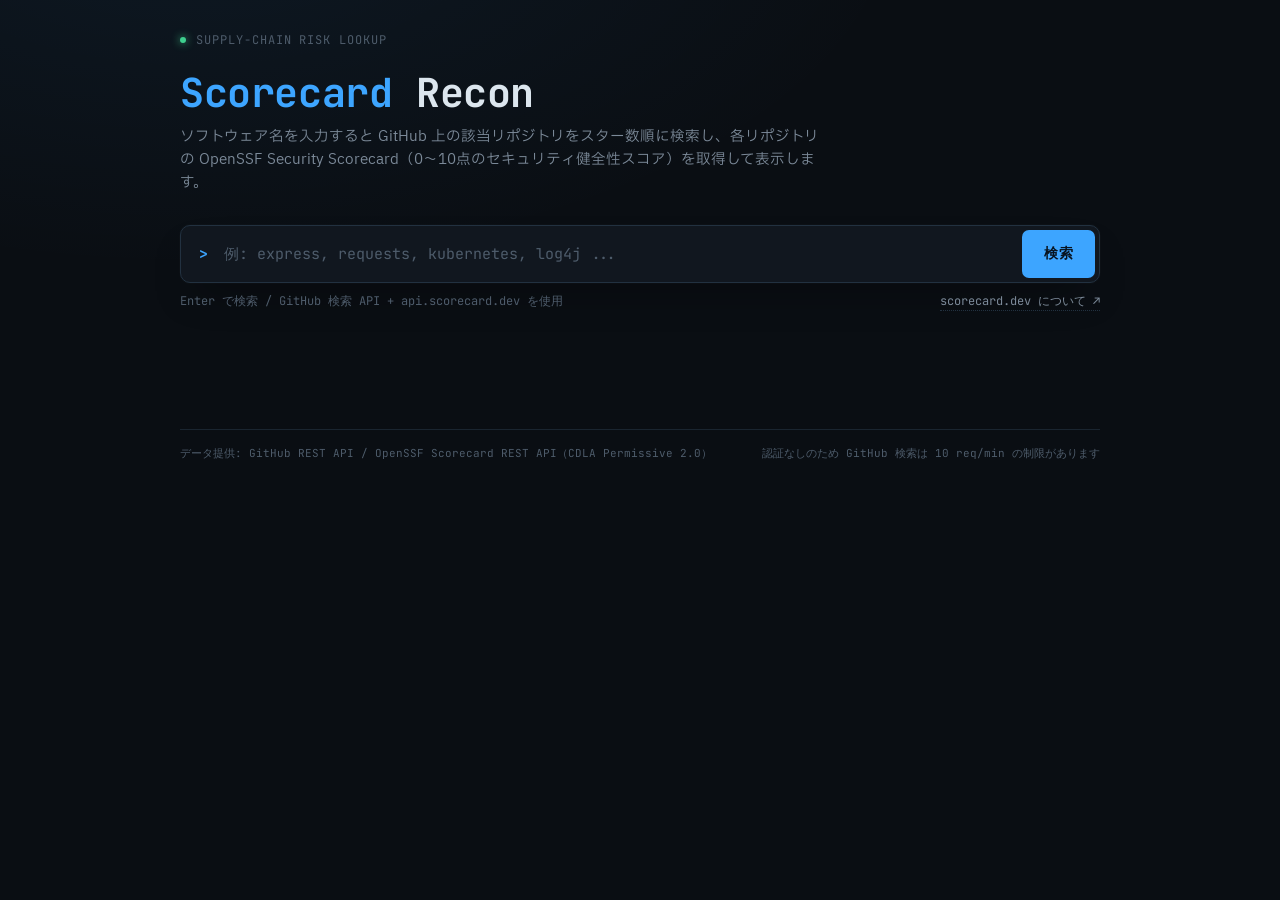
==== index.html @ 41da1d88 "Add initial HTML structure for scorecard app" ====
<!DOCTYPE html>
<html lang="ja">
<head>
<meta charset="UTF-8">
<meta name="viewport" content="width=device-width, initial-scale=1.0">
<title>Scorecard Recon — OSSF Security Scorecard 検索</title>
<style>
  @import url('https://fonts.googleapis.com/css2?family=JetBrains+Mono:wght@400;500;600;700&family=IBM+Plex+Sans+JP:wght@400;500;600;700&display=swap');

  :root{
    --bg:#0A0E13;
    --panel:#11171F;
    --panel-2:#151D27;
    --line:#223140;
    --line-soft:#1A2530;
    --text:#DCE6EE;
    --muted:#7C8A99;
    --dim:#4E5C6B;
    --signal:#3DA5FF;
    --signal-dim:#1E4A6E;
    --good:#3ECF8E;
    --warn:#F2B705;
    --bad:#F2495C;
    --mono:'JetBrains Mono', 'SFMono-Regular', Consolas, monospace;
    --sans:'IBM Plex Sans JP','Hiragino Kaku Gothic ProN','Hiragino Sans',sans-serif;
  }

  *{box-sizing:border-box;}
  html,body{margin:0;padding:0;}
  body{
    background:
      radial-gradient(1200px 600px at 15% -10%, rgba(61,165,255,0.07), transparent 60%),
      var(--bg);
    color:var(--text);
    font-family:var(--sans);
    min-height:100vh;
    padding:32px 20px 80px;
  }

  .wrap{max-width:920px;margin:0 auto;}

  /* ---- header ---- */
  .topline{
    display:flex;align-items:center;gap:10px;
    font-family:var(--mono);font-size:12px;color:var(--dim);
    letter-spacing:.08em;text-transform:uppercase;margin-bottom:18px;
  }
  .topline .dot{width:6px;height:6px;border-radius:50%;background:var(--good);
    box-shadow:0 0 8px var(--good);animation:pulse 2s infinite ease-in-out;}
  @keyframes pulse{0%,100%{opacity:1;}50%{opacity:.35;}}

  h1{
    font-family:var(--mono);
    font-size:clamp(28px,4vw,40px);
    font-weight:700;
    margin:0 0 6px;
    letter-spacing:-0.01em;
  }
  h1 span{color:var(--signal);}
  .sub{color:var(--muted);font-size:14.5px;line-height:1.6;max-width:640px;margin:0 0 30px;}

  /* ---- search ---- */
  .search-shell{
    background:var(--panel);
    border:1px solid var(--line);
    border-radius:10px;
    padding:4px;
    display:flex;
    gap:4px;
    box-shadow:0 0 0 1px rgba(255,255,255,0.01), 0 20px 40px -20px rgba(0,0,0,0.6);
  }
  .prompt{
    display:flex;align-items:center;gap:10px;
    flex:1;padding:0 6px 0 14px;
  }
  .prompt .chevron{font-family:var(--mono);color:var(--signal);font-weight:700;font-size:15px;}
  .prompt input{
    flex:1;background:transparent;border:0;outline:0;
    color:var(--text);font-family:var(--mono);font-size:15px;
    padding:14px 6px;
  }
  .prompt input::placeholder{color:var(--dim);}
  .search-shell button{
    background:var(--signal);
    color:#08131F;
    border:0;border-radius:7px;
    font-family:var(--mono);font-weight:700;font-size:13.5px;
    letter-spacing:.03em;
    padding:0 22px;
    cursor:pointer;
    transition:filter .15s ease, transform .1s ease;
  }
  .search-shell button:hover{filter:brightness(1.12);}
  .search-shell button:active{transform:scale(.98);}
  .search-shell button:disabled{background:var(--line);color:var(--dim);cursor:not-allowed;}

  .hint-row{
    display:flex;justify-content:space-between;align-items:center;
    margin-top:10px;font-size:12px;color:var(--dim);font-family:var(--mono);
  }
  .hint-row a{color:var(--muted);text-decoration:none;border-bottom:1px dotted var(--line);}
  .hint-row a:hover{color:var(--signal);}

  /* ---- status / scanning ---- */
  .status{
    margin:34px 0 14px;
    font-family:var(--mono);font-size:13px;color:var(--muted);
    display:flex;align-items:center;gap:10px;min-height:20px;
  }
  .scanline{
    width:14px;height:2px;background:var(--signal);
    position:relative;overflow:visible;
  }
  .scanning .scanline::after{
    content:'';position:absolute;top:-4px;left:0;width:14px;height:10px;
    background:linear-gradient(90deg, transparent, rgba(61,165,255,.9), transparent);
    animation:sweep 1.1s linear infinite;
  }
  @keyframes sweep{0%{transform:translateX(-8px);}100%{transform:translateX(8px);}}

  .error-box{
    border:1px solid rgba(242,73,92,0.35);
    background:rgba(242,73,92,0.07);
    color:#FF8B96;
    font-size:13.5px;
    padding:14px 16px;border-radius:8px;
    margin-top:20px;
    font-family:var(--mono);
    line-height:1.6;
  }

  /* ---- results ---- */
  .results{display:flex;flex-direction:column;gap:10px;margin-top:10px;}

  .card{
    background:var(--panel);
    border:1px solid var(--line-soft);
    border-radius:10px;
    padding:16px 18px;
    transition:border-color .15s ease, background .15s ease;
  }
  .card:hover{border-color:var(--line);background:var(--panel-2);}

  .card-top{display:flex;align-items:flex-start;gap:16px;}

  .repo-info{flex:1;min-width:0;}
  .repo-name{
    font-family:var(--mono);font-weight:600;font-size:15.5px;color:var(--text);
    text-decoration:none;word-break:break-all;
  }
  .repo-name:hover{color:var(--signal);}
  .repo-name .owner{color:var(--muted);font-weight:400;}
  .repo-desc{
    color:var(--muted);font-size:13px;line-height:1.55;margin-top:5px;
    display:-webkit-box;-webkit-line-clamp:2;-webkit-box-orient:vertical;overflow:hidden;
  }
  .meta-row{
    display:flex;gap:16px;margin-top:9px;
    font-family:var(--mono);font-size:11.5px;color:var(--dim);
  }
  .meta-row span{display:flex;align-items:center;gap:5px;}
  .star-ico{color:var(--warn);}

  /* gauge */
  .gauge-block{
    flex-shrink:0;width:150px;display:flex;flex-direction:column;align-items:flex-end;gap:6px;
  }
  .score-num{font-family:var(--mono);font-weight:700;font-size:22px;line-height:1;}
  .score-label{font-family:var(--mono);font-size:10px;color:var(--dim);letter-spacing:.06em;text-transform:uppercase;}
  .gauge{
    width:150px;height:6px;background:var(--line-soft);border-radius:3px;overflow:hidden;position:relative;
  }
  .gauge-fill{height:100%;border-radius:3px;transition:width .5s ease;}
  .gauge-ticks{display:flex;justify-content:space-between;width:150px;font-family:var(--mono);font-size:8.5px;color:var(--dim);margin-top:1px;}

  .na-box{
    font-family:var(--mono);font-size:11px;color:var(--dim);
    border:1px dashed var(--line);border-radius:6px;padding:8px 10px;text-align:center;width:150px;
  }
  .skeleton{
    width:150px;height:6px;border-radius:3px;
    background:linear-gradient(90deg, var(--line-soft) 25%, var(--line) 50%, var(--line-soft) 75%);
    background-size:200% 100%;animation:shimmer 1.3s infinite;
  }
  @keyframes shimmer{0%{background-position:200% 0;}100%{background-position:-200% 0;}}

  /* details toggle */
  .toggle-btn{
    margin-top:12px;background:none;border:none;color:var(--signal);
    font-family:var(--mono);font-size:11.5px;cursor:pointer;padding:0;
    letter-spacing:.03em;
  }
  .toggle-btn:hover{text-decoration:underline;}

  .checks{
    margin-top:14px;padding-top:14px;border-top:1px solid var(--line-soft);
    display:none;
    grid-template-columns:1fr 1fr;
    gap:8px 24px;
  }
  .checks.open{display:grid;}
  .check-row{
    display:flex;justify-content:space-between;align-items:center;gap:10px;
    font-family:var(--mono);font-size:11.5px;padding:5px 0;
    border-bottom:1px solid var(--line-soft);
  }
  .check-name{color:var(--muted);}
  .check-score{font-weight:700;min-width:24px;text-align:right;}

  .viewer-link{
    margin-top:12px;display:inline-block;
    font-family:var(--mono);font-size:11px;color:var(--dim);text-decoration:none;
    border-bottom:1px dotted var(--line);
  }
  .viewer-link:hover{color:var(--signal);border-color:var(--signal);}

  .empty{
    text-align:center;color:var(--dim);font-family:var(--mono);font-size:13px;
    padding:60px 0;
  }

  footer{
    max-width:920px;margin:50px auto 0;
    font-family:var(--mono);font-size:11px;color:var(--dim);
    border-top:1px solid var(--line-soft);padding-top:16px;
    display:flex;justify-content:space-between;flex-wrap:wrap;gap:8px;
  }
  footer a{color:var(--dim);}
  footer a:hover{color:var(--signal);}

  @media (max-width:560px){
    .card-top{flex-direction:column;}
    .gauge-block,.na-box,.skeleton,.gauge,.gauge-ticks{width:100%;align-items:stretch;}
    .gauge-block{align-items:flex-start;}
    .checks{grid-template-columns:1fr;}
  }
</style>
</head>
<body>
<div class="wrap">

  <div class="topline"><span class="dot"></span> SUPPLY-CHAIN RISK LOOKUP</div>
  <h1><span>Scorecard</span> Recon</h1>
  <p class="sub">ソフトウェア名を入力すると GitHub 上の該当リポジトリをスター数順に検索し、各リポジトリの OpenSSF Security Scorecard（0〜10点のセキュリティ健全性スコア）を取得して表示します。</p>

  <div class="search-shell">
    <div class="prompt">
      <span class="chevron">&gt;</span>
      <input id="q" type="text" placeholder="例: express, requests, kubernetes, log4j ..." autocomplete="off">
    </div>
    <button id="searchBtn">検索</button>
  </div>
  <div class="hint-row">
    <span>Enter で検索 / GitHub 検索 API + api.scorecard.dev を使用</span>
    <a href="https://scorecard.dev" target="_blank" rel="noopener">scorecard.dev について ↗</a>
  </div>

  <div id="status" class="status"></div>
  <div id="results" class="results"></div>

</div>

<footer>
  <span>データ提供: GitHub REST API / OpenSSF Scorecard REST API（CDLA Permissive 2.0）</span>
  <span>認証なしのため GitHub 検索は 10 req/min の制限があります</span>
</footer>

<script>
(function(){
  const qInput = document.getElementById('q');
  const searchBtn = document.getElementById('searchBtn');
  const statusEl = document.getElementById('status');
  const resultsEl = document.getElementById('results');

  const GITHUB_SEARCH = 'https://api.github.com/search/repositories';
  const SCORECARD_BASE = 'https://api.scorecard.dev/projects/github.com';

  function escapeHtml(str){
    return String(str).replace(/[&<>"']/g, c => ({
      '&':'&amp;','<':'&lt;','>':'&gt;','"':'&quot;',"'":'&#39;'
    }[c]));
  }

  function fmtStars(n){
    if(n >= 1000000) return (n/1000000).toFixed(1)+'M';
    if(n >= 1000) return (n/1000).toFixed(1)+'k';
    return String(n);
  }

  function scoreColor(score){
    if(score === null || score === undefined) return 'var(--dim)';
    if(score < 3) return 'var(--bad)';
    if(score < 6) return 'var(--warn)';
    return 'var(--good)';
  }

  function setStatus(text, scanning){
    statusEl.className = 'status' + (scanning ? ' scanning' : '');
    statusEl.innerHTML = text ? (scanning ? '<span class="scanline"></span>' : '') + escapeHtml(text) : '';
  }

  async function searchGithub(query){
    const url = GITHUB_SEARCH + '?q=' + encodeURIComponent(query) + '&sort=stars&order=desc&per_page=25';
    const res = await fetch(url, { headers: { 'Accept': 'application/vnd.github+json' } });
    if(!res.ok){
      if(res.status === 403 || res.status === 429){
        throw new Error('GitHub API のレート制限に達しました（未認証は 10 req/min）。少し時間をおいて再試行してください。');
      }
      throw new Error('GitHub 検索でエラーが発生しました (HTTP ' + res.status + ')');
    }
    const data = await res.json();
    return data.items || [];
  }

  async function fetchScorecard(fullName){
    const url = SCORECARD_BASE + '/' + fullName;
    try{
      const res = await fetch(url, { headers: { 'Accept': 'application/json' } });
      if(!res.ok) return { status: res.status === 404 ? 'none' : 'error' };
      const data = await res.json();
      return { status: 'ok', data };
    }catch(e){
      return { status: 'error' };
    }
  }

  function renderChecks(checks){
    if(!checks || !checks.length) return '';
    return checks.map(c => {
      const s = (c.score === -1 || c.score === undefined) ? null : c.score;
      const color = s === null ? 'var(--dim)' : scoreColor(s);
      const label = s === null ? 'N/A' : s;
      return '<div class="check-row"><span class="check-name">' + escapeHtml(c.name) +
        '</span><span class="check-score" style="color:' + color + '">' + label + '</span></div>';
    }).join('');
  }

  function buildCard(repo){
    const fullName = repo.full_name;
    const [owner, name] = fullName.split('/');
    const cardId = 'card-' + fullName.replace(/[^a-zA-Z0-9]/g,'-');

    const card = document.createElement('div');
    card.className = 'card';
    card.id = cardId;

    card.innerHTML = `
      <div class="card-top">
        <div class="repo-info">
          <a class="repo-name" href="${repo.html_url}" target="_blank" rel="noopener">
            <span class="owner">${escapeHtml(owner)}/</span>${escapeHtml(name)}
          </a>
          <div class="repo-desc">${repo.description ? escapeHtml(repo.description) : '（説明なし）'}</div>
          <div class="meta-row">
            <span class="star-ico">★ ${fmtStars(repo.stargazers_count)}</span>
            <span>${repo.language ? escapeHtml(repo.language) : '—'}</span>
            <span>更新: ${repo.pushed_at ? repo.pushed_at.slice(0,10) : '—'}</span>
          </div>
        </div>
        <div class="gauge-block" data-slot="gauge">
          <div class="skeleton"></div>
        </div>
      </div>
      <div class="checks" data-slot="checks"></div>
      <div data-slot="footer"></div>
    `;
    return card;
  }

  function fillScorecard(card, fullName, result){
    const gaugeSlot = card.querySelector('[data-slot="gauge"]');
    const checksSlot = card.querySelector('[data-slot="checks"]');
    const footerSlot = card.querySelector('[data-slot="footer"]');
    const viewerUrl = 'https://scorecard.dev/viewer/?uri=github.com/' + fullName;

    if(result.status === 'ok'){
      const score = result.data.score;
      const color = scoreColor(score);
      const pct = Math.max(0, Math.min(10, score)) / 10 * 100;
      gaugeSlot.innerHTML = `
        <div class="score-num" style="color:${color}">${score.toFixed(1)}<span style="font-size:12px;color:var(--dim)">/10</span></div>
        <div class="score-label">Scorecard Score</div>
        <div class="gauge"><div class="gauge-fill" style="width:${pct}%;background:${color}"></div></div>
        <div class="gauge-ticks"><span>0</span><span>5</span><span>10</span></div>
      `;
      const checks = result.data.checks || [];
      if(checks.length){
        checksSlot.innerHTML = renderChecks(checks);
        const toggle = document.createElement('button');
        toggle.className = 'toggle-btn';
        toggle.textContent = '▸ ' + checks.length + ' 件のチェック項目を表示';
        toggle.addEventListener('click', () => {
          const open = checksSlot.classList.toggle('open');
          toggle.textContent = (open ? '▾ ' : '▸ ') + checks.length + ' 件のチェック項目を' + (open ? '閉じる' : '表示');
        });
        footerSlot.appendChild(toggle);
      }
      const link = document.createElement('a');
      link.className = 'viewer-link';
      link.href = viewerUrl;
      link.target = '_blank';
      link.rel = 'noopener';
      link.textContent = 'scorecard.dev で詳細を見る ↗';
      footerSlot.appendChild(link);
    } else if(result.status === 'none'){
      gaugeSlot.innerHTML = `<div class="na-box">スコア未計測<br><a class="viewer-link" href="${viewerUrl}" target="_blank" rel="noopener" style="margin-top:6px">計測方法を見る ↗</a></div>`;
    } else {
      gaugeSlot.innerHTML = `<div class="na-box" style="border-color:rgba(242,73,92,.4);color:#FF8B96">取得失敗</div>`;
    }
  }

  async function runSearch(){
    const query = qInput.value.trim();
    if(!query){
      qInput.focus();
      return;
    }
    searchBtn.disabled = true;
    resultsEl.innerHTML = '';
    setStatus('リポジトリを検索中 ' + query + ' ...', true);

    let repos;
    try{
      repos = await searchGithub(query);
    }catch(e){
      setStatus('', false);
      resultsEl.innerHTML = '<div class="error-box">✕ ' + escapeHtml(e.message) + '</div>';
      searchBtn.disabled = false;
      return;
    }

    if(!repos.length){
      setStatus('', false);
      resultsEl.innerHTML = '<div class="empty">"' + escapeHtml(query) + '" に一致するリポジトリが見つかりませんでした。</div>';
      searchBtn.disabled = false;
      return;
    }

    setStatus(repos.length + ' 件のリポジトリを発見。Scorecard データを取得中 ...', true);

    const cards = repos.map(repo => {
      const card = buildCard(repo);
      resultsEl.appendChild(card);
      return { repo, card };
    });

    let done = 0;
    await Promise.all(cards.map(async ({ repo, card }) => {
      const result = await fetchScorecard(repo.full_name);
      fillScorecard(card, repo.full_name, result);
      done++;
      setStatus('Scorecard データを取得中 ... (' + done + '/' + repos.length + ')', done < repos.length);
    }));

    setStatus(repos.length + ' 件中 ' + done + ' 件のリポジトリを表示（★スター数順）', false);
    searchBtn.disabled = false;
  }

  searchBtn.addEventListener('click', runSearch);
  qInput.addEventListener('keydown', (e) => {
    if(e.key === 'Enter') runSearch();
  });
})();
</script>
</body>
</html>
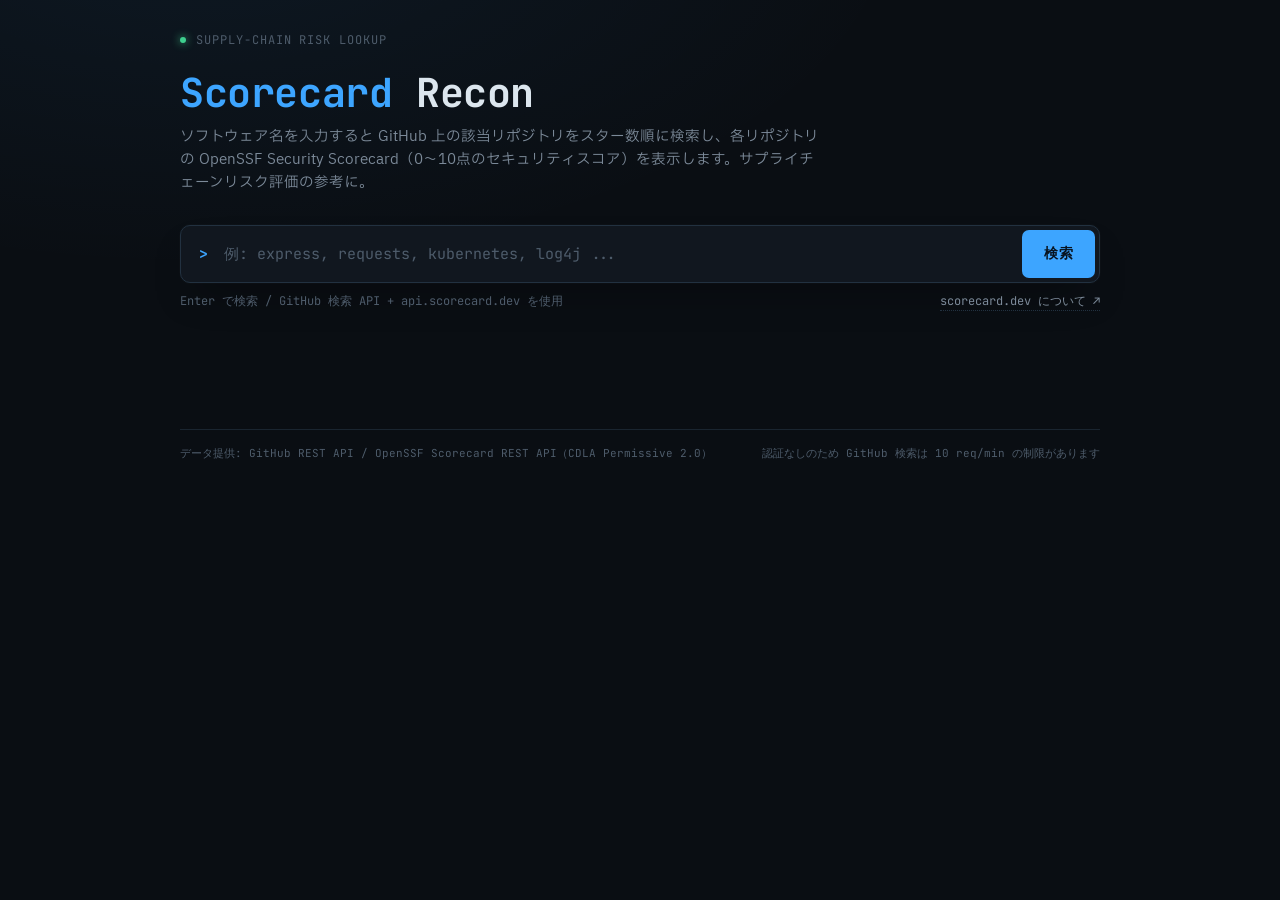
==== commit 7a7cd5ff: "Separate CSS and JavaScript into external files" ====
--- a/index.html
+++ b/index.html
@@ -4,244 +4,14 @@
 <meta charset="UTF-8">
 <meta name="viewport" content="width=device-width, initial-scale=1.0">
 <title>Scorecard Recon — OSSF Security Scorecard 検索</title>
-<style>
-  @import url('https://fonts.googleapis.com/css2?family=JetBrains+Mono:wght@400;500;600;700&family=IBM+Plex+Sans+JP:wght@400;500;600;700&display=swap');
-
-  :root{
-    --bg:#0A0E13;
-    --panel:#11171F;
-    --panel-2:#151D27;
-    --line:#223140;
-    --line-soft:#1A2530;
-    --text:#DCE6EE;
-    --muted:#7C8A99;
-    --dim:#4E5C6B;
-    --signal:#3DA5FF;
-    --signal-dim:#1E4A6E;
-    --good:#3ECF8E;
-    --warn:#F2B705;
-    --bad:#F2495C;
-    --mono:'JetBrains Mono', 'SFMono-Regular', Consolas, monospace;
-    --sans:'IBM Plex Sans JP','Hiragino Kaku Gothic ProN','Hiragino Sans',sans-serif;
-  }
-
-  *{box-sizing:border-box;}
-  html,body{margin:0;padding:0;}
-  body{
-    background:
-      radial-gradient(1200px 600px at 15% -10%, rgba(61,165,255,0.07), transparent 60%),
-      var(--bg);
-    color:var(--text);
-    font-family:var(--sans);
-    min-height:100vh;
-    padding:32px 20px 80px;
-  }
-
-  .wrap{max-width:920px;margin:0 auto;}
-
-  /* ---- header ---- */
-  .topline{
-    display:flex;align-items:center;gap:10px;
-    font-family:var(--mono);font-size:12px;color:var(--dim);
-    letter-spacing:.08em;text-transform:uppercase;margin-bottom:18px;
-  }
-  .topline .dot{width:6px;height:6px;border-radius:50%;background:var(--good);
-    box-shadow:0 0 8px var(--good);animation:pulse 2s infinite ease-in-out;}
-  @keyframes pulse{0%,100%{opacity:1;}50%{opacity:.35;}}
-
-  h1{
-    font-family:var(--mono);
-    font-size:clamp(28px,4vw,40px);
-    font-weight:700;
-    margin:0 0 6px;
-    letter-spacing:-0.01em;
-  }
-  h1 span{color:var(--signal);}
-  .sub{color:var(--muted);font-size:14.5px;line-height:1.6;max-width:640px;margin:0 0 30px;}
-
-  /* ---- search ---- */
-  .search-shell{
-    background:var(--panel);
-    border:1px solid var(--line);
-    border-radius:10px;
-    padding:4px;
-    display:flex;
-    gap:4px;
-    box-shadow:0 0 0 1px rgba(255,255,255,0.01), 0 20px 40px -20px rgba(0,0,0,0.6);
-  }
-  .prompt{
-    display:flex;align-items:center;gap:10px;
-    flex:1;padding:0 6px 0 14px;
-  }
-  .prompt .chevron{font-family:var(--mono);color:var(--signal);font-weight:700;font-size:15px;}
-  .prompt input{
-    flex:1;background:transparent;border:0;outline:0;
-    color:var(--text);font-family:var(--mono);font-size:15px;
-    padding:14px 6px;
-  }
-  .prompt input::placeholder{color:var(--dim);}
-  .search-shell button{
-    background:var(--signal);
-    color:#08131F;
-    border:0;border-radius:7px;
-    font-family:var(--mono);font-weight:700;font-size:13.5px;
-    letter-spacing:.03em;
-    padding:0 22px;
-    cursor:pointer;
-    transition:filter .15s ease, transform .1s ease;
-  }
-  .search-shell button:hover{filter:brightness(1.12);}
-  .search-shell button:active{transform:scale(.98);}
-  .search-shell button:disabled{background:var(--line);color:var(--dim);cursor:not-allowed;}
-
-  .hint-row{
-    display:flex;justify-content:space-between;align-items:center;
-    margin-top:10px;font-size:12px;color:var(--dim);font-family:var(--mono);
-  }
-  .hint-row a{color:var(--muted);text-decoration:none;border-bottom:1px dotted var(--line);}
-  .hint-row a:hover{color:var(--signal);}
-
-  /* ---- status / scanning ---- */
-  .status{
-    margin:34px 0 14px;
-    font-family:var(--mono);font-size:13px;color:var(--muted);
-    display:flex;align-items:center;gap:10px;min-height:20px;
-  }
-  .scanline{
-    width:14px;height:2px;background:var(--signal);
-    position:relative;overflow:visible;
-  }
-  .scanning .scanline::after{
-    content:'';position:absolute;top:-4px;left:0;width:14px;height:10px;
-    background:linear-gradient(90deg, transparent, rgba(61,165,255,.9), transparent);
-    animation:sweep 1.1s linear infinite;
-  }
-  @keyframes sweep{0%{transform:translateX(-8px);}100%{transform:translateX(8px);}}
-
-  .error-box{
-    border:1px solid rgba(242,73,92,0.35);
-    background:rgba(242,73,92,0.07);
-    color:#FF8B96;
-    font-size:13.5px;
-    padding:14px 16px;border-radius:8px;
-    margin-top:20px;
-    font-family:var(--mono);
-    line-height:1.6;
-  }
-
-  /* ---- results ---- */
-  .results{display:flex;flex-direction:column;gap:10px;margin-top:10px;}
-
-  .card{
-    background:var(--panel);
-    border:1px solid var(--line-soft);
-    border-radius:10px;
-    padding:16px 18px;
-    transition:border-color .15s ease, background .15s ease;
-  }
-  .card:hover{border-color:var(--line);background:var(--panel-2);}
-
-  .card-top{display:flex;align-items:flex-start;gap:16px;}
-
-  .repo-info{flex:1;min-width:0;}
-  .repo-name{
-    font-family:var(--mono);font-weight:600;font-size:15.5px;color:var(--text);
-    text-decoration:none;word-break:break-all;
-  }
-  .repo-name:hover{color:var(--signal);}
-  .repo-name .owner{color:var(--muted);font-weight:400;}
-  .repo-desc{
-    color:var(--muted);font-size:13px;line-height:1.55;margin-top:5px;
-    display:-webkit-box;-webkit-line-clamp:2;-webkit-box-orient:vertical;overflow:hidden;
-  }
-  .meta-row{
-    display:flex;gap:16px;margin-top:9px;
-    font-family:var(--mono);font-size:11.5px;color:var(--dim);
-  }
-  .meta-row span{display:flex;align-items:center;gap:5px;}
-  .star-ico{color:var(--warn);}
-
-  /* gauge */
-  .gauge-block{
-    flex-shrink:0;width:150px;display:flex;flex-direction:column;align-items:flex-end;gap:6px;
-  }
-  .score-num{font-family:var(--mono);font-weight:700;font-size:22px;line-height:1;}
-  .score-label{font-family:var(--mono);font-size:10px;color:var(--dim);letter-spacing:.06em;text-transform:uppercase;}
-  .gauge{
-    width:150px;height:6px;background:var(--line-soft);border-radius:3px;overflow:hidden;position:relative;
-  }
-  .gauge-fill{height:100%;border-radius:3px;transition:width .5s ease;}
-  .gauge-ticks{display:flex;justify-content:space-between;width:150px;font-family:var(--mono);font-size:8.5px;color:var(--dim);margin-top:1px;}
-
-  .na-box{
-    font-family:var(--mono);font-size:11px;color:var(--dim);
-    border:1px dashed var(--line);border-radius:6px;padding:8px 10px;text-align:center;width:150px;
-  }
-  .skeleton{
-    width:150px;height:6px;border-radius:3px;
-    background:linear-gradient(90deg, var(--line-soft) 25%, var(--line) 50%, var(--line-soft) 75%);
-    background-size:200% 100%;animation:shimmer 1.3s infinite;
-  }
-  @keyframes shimmer{0%{background-position:200% 0;}100%{background-position:-200% 0;}}
-
-  /* details toggle */
-  .toggle-btn{
-    margin-top:12px;background:none;border:none;color:var(--signal);
-    font-family:var(--mono);font-size:11.5px;cursor:pointer;padding:0;
-    letter-spacing:.03em;
-  }
-  .toggle-btn:hover{text-decoration:underline;}
-
-  .checks{
-    margin-top:14px;padding-top:14px;border-top:1px solid var(--line-soft);
-    display:none;
-    grid-template-columns:1fr 1fr;
-    gap:8px 24px;
-  }
-  .checks.open{display:grid;}
-  .check-row{
-    display:flex;justify-content:space-between;align-items:center;gap:10px;
-    font-family:var(--mono);font-size:11.5px;padding:5px 0;
-    border-bottom:1px solid var(--line-soft);
-  }
-  .check-name{color:var(--muted);}
-  .check-score{font-weight:700;min-width:24px;text-align:right;}
-
-  .viewer-link{
-    margin-top:12px;display:inline-block;
-    font-family:var(--mono);font-size:11px;color:var(--dim);text-decoration:none;
-    border-bottom:1px dotted var(--line);
-  }
-  .viewer-link:hover{color:var(--signal);border-color:var(--signal);}
-
-  .empty{
-    text-align:center;color:var(--dim);font-family:var(--mono);font-size:13px;
-    padding:60px 0;
-  }
-
-  footer{
-    max-width:920px;margin:50px auto 0;
-    font-family:var(--mono);font-size:11px;color:var(--dim);
-    border-top:1px solid var(--line-soft);padding-top:16px;
-    display:flex;justify-content:space-between;flex-wrap:wrap;gap:8px;
-  }
-  footer a{color:var(--dim);}
-  footer a:hover{color:var(--signal);}
-
-  @media (max-width:560px){
-    .card-top{flex-direction:column;}
-    .gauge-block,.na-box,.skeleton,.gauge,.gauge-ticks{width:100%;align-items:stretch;}
-    .gauge-block{align-items:flex-start;}
-    .checks{grid-template-columns:1fr;}
-  }
-</style>
+<link rel="stylesheet" href="styles.css">
 </head>
 <body>
 <div class="wrap">
 
   <div class="topline"><span class="dot"></span> SUPPLY-CHAIN RISK LOOKUP</div>
   <h1><span>Scorecard</span> Recon</h1>
-  <p class="sub">ソフトウェア名を入力すると GitHub 上の該当リポジトリをスター数順に検索し、各リポジトリの OpenSSF Security Scorecard（0〜10点のセキュリティ健全性スコア）を取得して表示します。</p>
+  <p class="sub">ソフトウェア名を入力すると GitHub 上の該当リポジトリをスター数順に検索し、各リポジトリの OpenSSF Security Scorecard（0〜10点のセキュリティスコア）を表示します。サプライチェーンリスク評価の参考に。</p>
 
   <div class="search-shell">
     <div class="prompt">
@@ -265,202 +35,6 @@
   <span>認証なしのため GitHub 検索は 10 req/min の制限があります</span>
 </footer>
 
-<script>
-(function(){
-  const qInput = document.getElementById('q');
-  const searchBtn = document.getElementById('searchBtn');
-  const statusEl = document.getElementById('status');
-  const resultsEl = document.getElementById('results');
-
-  const GITHUB_SEARCH = 'https://api.github.com/search/repositories';
-  const SCORECARD_BASE = 'https://api.scorecard.dev/projects/github.com';
-
-  function escapeHtml(str){
-    return String(str).replace(/[&<>"']/g, c => ({
-      '&':'&amp;','<':'&lt;','>':'&gt;','"':'&quot;',"'":'&#39;'
-    }[c]));
-  }
-
-  function fmtStars(n){
-    if(n >= 1000000) return (n/1000000).toFixed(1)+'M';
-    if(n >= 1000) return (n/1000).toFixed(1)+'k';
-    return String(n);
-  }
-
-  function scoreColor(score){
-    if(score === null || score === undefined) return 'var(--dim)';
-    if(score < 3) return 'var(--bad)';
-    if(score < 6) return 'var(--warn)';
-    return 'var(--good)';
-  }
-
-  function setStatus(text, scanning){
-    statusEl.className = 'status' + (scanning ? ' scanning' : '');
-    statusEl.innerHTML = text ? (scanning ? '<span class="scanline"></span>' : '') + escapeHtml(text) : '';
-  }
-
-  async function searchGithub(query){
-    const url = GITHUB_SEARCH + '?q=' + encodeURIComponent(query) + '&sort=stars&order=desc&per_page=25';
-    const res = await fetch(url, { headers: { 'Accept': 'application/vnd.github+json' } });
-    if(!res.ok){
-      if(res.status === 403 || res.status === 429){
-        throw new Error('GitHub API のレート制限に達しました（未認証は 10 req/min）。少し時間をおいて再試行してください。');
-      }
-      throw new Error('GitHub 検索でエラーが発生しました (HTTP ' + res.status + ')');
-    }
-    const data = await res.json();
-    return data.items || [];
-  }
-
-  async function fetchScorecard(fullName){
-    const url = SCORECARD_BASE + '/' + fullName;
-    try{
-      const res = await fetch(url, { headers: { 'Accept': 'application/json' } });
-      if(!res.ok) return { status: res.status === 404 ? 'none' : 'error' };
-      const data = await res.json();
-      return { status: 'ok', data };
-    }catch(e){
-      return { status: 'error' };
-    }
-  }
-
-  function renderChecks(checks){
-    if(!checks || !checks.length) return '';
-    return checks.map(c => {
-      const s = (c.score === -1 || c.score === undefined) ? null : c.score;
-      const color = s === null ? 'var(--dim)' : scoreColor(s);
-      const label = s === null ? 'N/A' : s;
-      return '<div class="check-row"><span class="check-name">' + escapeHtml(c.name) +
-        '</span><span class="check-score" style="color:' + color + '">' + label + '</span></div>';
-    }).join('');
-  }
-
-  function buildCard(repo){
-    const fullName = repo.full_name;
-    const [owner, name] = fullName.split('/');
-    const cardId = 'card-' + fullName.replace(/[^a-zA-Z0-9]/g,'-');
-
-    const card = document.createElement('div');
-    card.className = 'card';
-    card.id = cardId;
-
-    card.innerHTML = `
-      <div class="card-top">
-        <div class="repo-info">
-          <a class="repo-name" href="${repo.html_url}" target="_blank" rel="noopener">
-            <span class="owner">${escapeHtml(owner)}/</span>${escapeHtml(name)}
-          </a>
-          <div class="repo-desc">${repo.description ? escapeHtml(repo.description) : '（説明なし）'}</div>
-          <div class="meta-row">
-            <span class="star-ico">★ ${fmtStars(repo.stargazers_count)}</span>
-            <span>${repo.language ? escapeHtml(repo.language) : '—'}</span>
-            <span>更新: ${repo.pushed_at ? repo.pushed_at.slice(0,10) : '—'}</span>
-          </div>
-        </div>
-        <div class="gauge-block" data-slot="gauge">
-          <div class="skeleton"></div>
-        </div>
-      </div>
-      <div class="checks" data-slot="checks"></div>
-      <div data-slot="footer"></div>
-    `;
-    return card;
-  }
-
-  function fillScorecard(card, fullName, result){
-    const gaugeSlot = card.querySelector('[data-slot="gauge"]');
-    const checksSlot = card.querySelector('[data-slot="checks"]');
-    const footerSlot = card.querySelector('[data-slot="footer"]');
-    const viewerUrl = 'https://scorecard.dev/viewer/?uri=github.com/' + fullName;
-
-    if(result.status === 'ok'){
-      const score = result.data.score;
-      const color = scoreColor(score);
-      const pct = Math.max(0, Math.min(10, score)) / 10 * 100;
-      gaugeSlot.innerHTML = `
-        <div class="score-num" style="color:${color}">${score.toFixed(1)}<span style="font-size:12px;color:var(--dim)">/10</span></div>
-        <div class="score-label">Scorecard Score</div>
-        <div class="gauge"><div class="gauge-fill" style="width:${pct}%;background:${color}"></div></div>
-        <div class="gauge-ticks"><span>0</span><span>5</span><span>10</span></div>
-      `;
-      const checks = result.data.checks || [];
-      if(checks.length){
-        checksSlot.innerHTML = renderChecks(checks);
-        const toggle = document.createElement('button');
-        toggle.className = 'toggle-btn';
-        toggle.textContent = '▸ ' + checks.length + ' 件のチェック項目を表示';
-        toggle.addEventListener('click', () => {
-          const open = checksSlot.classList.toggle('open');
-          toggle.textContent = (open ? '▾ ' : '▸ ') + checks.length + ' 件のチェック項目を' + (open ? '閉じる' : '表示');
-        });
-        footerSlot.appendChild(toggle);
-      }
-      const link = document.createElement('a');
-      link.className = 'viewer-link';
-      link.href = viewerUrl;
-      link.target = '_blank';
-      link.rel = 'noopener';
-      link.textContent = 'scorecard.dev で詳細を見る ↗';
-      footerSlot.appendChild(link);
-    } else if(result.status === 'none'){
-      gaugeSlot.innerHTML = `<div class="na-box">スコア未計測<br><a class="viewer-link" href="${viewerUrl}" target="_blank" rel="noopener" style="margin-top:6px">計測方法を見る ↗</a></div>`;
-    } else {
-      gaugeSlot.innerHTML = `<div class="na-box" style="border-color:rgba(242,73,92,.4);color:#FF8B96">取得失敗</div>`;
-    }
-  }
-
-  async function runSearch(){
-    const query = qInput.value.trim();
-    if(!query){
-      qInput.focus();
-      return;
-    }
-    searchBtn.disabled = true;
-    resultsEl.innerHTML = '';
-    setStatus('リポジトリを検索中 ' + query + ' ...', true);
-
-    let repos;
-    try{
-      repos = await searchGithub(query);
-    }catch(e){
-      setStatus('', false);
-      resultsEl.innerHTML = '<div class="error-box">✕ ' + escapeHtml(e.message) + '</div>';
-      searchBtn.disabled = false;
-      return;
-    }
-
-    if(!repos.length){
-      setStatus('', false);
-      resultsEl.innerHTML = '<div class="empty">"' + escapeHtml(query) + '" に一致するリポジトリが見つかりませんでした。</div>';
-      searchBtn.disabled = false;
-      return;
-    }
-
-    setStatus(repos.length + ' 件のリポジトリを発見。Scorecard データを取得中 ...', true);
-
-    const cards = repos.map(repo => {
-      const card = buildCard(repo);
-      resultsEl.appendChild(card);
-      return { repo, card };
-    });
-
-    let done = 0;
-    await Promise.all(cards.map(async ({ repo, card }) => {
-      const result = await fetchScorecard(repo.full_name);
-      fillScorecard(card, repo.full_name, result);
-      done++;
-      setStatus('Scorecard データを取得中 ... (' + done + '/' + repos.length + ')', done < repos.length);
-    }));
-
-    setStatus(repos.length + ' 件中 ' + done + ' 件のリポジトリを表示（★スター数順）', false);
-    searchBtn.disabled = false;
-  }
-
-  searchBtn.addEventListener('click', runSearch);
-  qInput.addEventListener('keydown', (e) => {
-    if(e.key === 'Enter') runSearch();
-  });
-})();
-</script>
+<script src="script.js"></script>
 </body>
 </html>
--- a/styles.css
+++ b/styles.css
@@ -0,0 +1,229 @@
+@import url('https://fonts.googleapis.com/css2?family=JetBrains+Mono:wght@400;500;600;700&family=IBM+Plex+Sans+JP:wght@400;500;600;700&display=swap');
+
+:root{
+  --bg:#0A0E13;
+  --panel:#11171F;
+  --panel-2:#151D27;
+  --line:#223140;
+  --line-soft:#1A2530;
+  --text:#DCE6EE;
+  --muted:#7C8A99;
+  --dim:#4E5C6B;
+  --signal:#3DA5FF;
+  --signal-dim:#1E4A6E;
+  --good:#3ECF8E;
+  --warn:#F2B705;
+  --bad:#F2495C;
+  --mono:'JetBrains Mono', 'SFMono-Regular', Consolas, monospace;
+  --sans:'IBM Plex Sans JP','Hiragino Kaku Gothic ProN','Hiragino Sans',sans-serif;
+}
+
+*{box-sizing:border-box;}
+html,body{margin:0;padding:0;}
+body{
+  background:
+    radial-gradient(1200px 600px at 15% -10%, rgba(61,165,255,0.07), transparent 60%),
+    var(--bg);
+  color:var(--text);
+  font-family:var(--sans);
+  min-height:100vh;
+  padding:32px 20px 80px;
+}
+
+.wrap{max-width:920px;margin:0 auto;}
+
+/* ---- header ---- */
+.topline{
+  display:flex;align-items:center;gap:10px;
+  font-family:var(--mono);font-size:12px;color:var(--dim);
+  letter-spacing:.08em;text-transform:uppercase;margin-bottom:18px;
+}
+.topline .dot{width:6px;height:6px;border-radius:50%;background:var(--good);
+  box-shadow:0 0 8px var(--good);animation:pulse 2s infinite ease-in-out;}
+@keyframes pulse{0%,100%{opacity:1;}50%{opacity:.35;}}
+
+h1{
+  font-family:var(--mono);
+  font-size:clamp(28px,4vw,40px);
+  font-weight:700;
+  margin:0 0 6px;
+  letter-spacing:-0.01em;
+}
+h1 span{color:var(--signal);}
+.sub{color:var(--muted);font-size:14.5px;line-height:1.6;max-width:640px;margin:0 0 30px;}
+
+/* ---- search ---- */
+.search-shell{
+  background:var(--panel);
+  border:1px solid var(--line);
+  border-radius:10px;
+  padding:4px;
+  display:flex;
+  gap:4px;
+  box-shadow:0 0 0 1px rgba(255,255,255,0.01), 0 20px 40px -20px rgba(0,0,0,0.6);
+}
+.prompt{
+  display:flex;align-items:center;gap:10px;
+  flex:1;padding:0 6px 0 14px;
+}
+.prompt .chevron{font-family:var(--mono);color:var(--signal);font-weight:700;font-size:15px;}
+.prompt input{
+  flex:1;background:transparent;border:0;outline:0;
+  color:var(--text);font-family:var(--mono);font-size:15px;
+  padding:14px 6px;
+}
+.prompt input::placeholder{color:var(--dim);}
+.search-shell button{
+  background:var(--signal);
+  color:#08131F;
+  border:0;border-radius:7px;
+  font-family:var(--mono);font-weight:700;font-size:13.5px;
+  letter-spacing:.03em;
+  padding:0 22px;
+  cursor:pointer;
+  transition:filter .15s ease, transform .1s ease;
+}
+.search-shell button:hover{filter:brightness(1.12);}
+.search-shell button:active{transform:scale(.98);}
+.search-shell button:disabled{background:var(--line);color:var(--dim);cursor:not-allowed;}
+
+.hint-row{
+  display:flex;justify-content:space-between;align-items:center;
+  margin-top:10px;font-size:12px;color:var(--dim);font-family:var(--mono);
+}
+.hint-row a{color:var(--muted);text-decoration:none;border-bottom:1px dotted var(--line);}
+.hint-row a:hover{color:var(--signal);}
+
+/* ---- status / scanning ---- */
+.status{
+  margin:34px 0 14px;
+  font-family:var(--mono);font-size:13px;color:var(--muted);
+  display:flex;align-items:center;gap:10px;min-height:20px;
+}
+.scanline{
+  width:14px;height:2px;background:var(--signal);
+  position:relative;overflow:visible;
+}
+.scanning .scanline::after{
+  content:'';position:absolute;top:-4px;left:0;width:14px;height:10px;
+  background:linear-gradient(90deg, transparent, rgba(61,165,255,.9), transparent);
+  animation:sweep 1.1s linear infinite;
+}
+@keyframes sweep{0%{transform:translateX(-8px);}100%{transform:translateX(8px);}}
+
+.error-box{
+  border:1px solid rgba(242,73,92,0.35);
+  background:rgba(242,73,92,0.07);
+  color:#FF8B96;
+  font-size:13.5px;
+  padding:14px 16px;border-radius:8px;
+  margin-top:20px;
+  font-family:var(--mono);
+  line-height:1.6;
+}
+
+/* ---- results ---- */
+.results{display:flex;flex-direction:column;gap:10px;margin-top:10px;}
+
+.card{
+  background:var(--panel);
+  border:1px solid var(--line-soft);
+  border-radius:10px;
+  padding:16px 18px;
+  transition:border-color .15s ease, background .15s ease;
+}
+.card:hover{border-color:var(--line);background:var(--panel-2);}
+
+.card-top{display:flex;align-items:flex-start;gap:16px;}
+
+.repo-info{flex:1;min-width:0;}
+.repo-name{
+  font-family:var(--mono);font-weight:600;font-size:15.5px;color:var(--text);
+  text-decoration:none;word-break:break-all;
+}
+.repo-name:hover{color:var(--signal);}
+.repo-name .owner{color:var(--muted);font-weight:400;}
+.repo-desc{
+  color:var(--muted);font-size:13px;line-height:1.55;margin-top:5px;
+  display:-webkit-box;-webkit-line-clamp:2;-webkit-box-orient:vertical;overflow:hidden;
+}
+.meta-row{
+  display:flex;gap:16px;margin-top:9px;
+  font-family:var(--mono);font-size:11.5px;color:var(--dim);
+}
+.meta-row span{display:flex;align-items:center;gap:5px;}
+.star-ico{color:var(--warn);}
+
+/* gauge */
+.gauge-block{
+  flex-shrink:0;width:150px;display:flex;flex-direction:column;align-items:flex-end;gap:6px;
+}
+.score-num{font-family:var(--mono);font-weight:700;font-size:22px;line-height:1;}
+.score-label{font-family:var(--mono);font-size:10px;color:var(--dim);letter-spacing:.06em;text-transform:uppercase;}
+.gauge{
+  width:150px;height:6px;background:var(--line-soft);border-radius:3px;overflow:hidden;position:relative;
+}
+.gauge-fill{height:100%;border-radius:3px;transition:width .5s ease;}
+.gauge-ticks{display:flex;justify-content:space-between;width:150px;font-family:var(--mono);font-size:8.5px;color:var(--dim);margin-top:1px;}
+
+.na-box{
+  font-family:var(--mono);font-size:11px;color:var(--dim);
+  border:1px dashed var(--line);border-radius:6px;padding:8px 10px;text-align:center;width:150px;
+}
+.skeleton{
+  width:150px;height:6px;border-radius:3px;
+  background:linear-gradient(90deg, var(--line-soft) 25%, var(--line) 50%, var(--line-soft) 75%);
+  background-size:200% 100%;animation:shimmer 1.3s infinite;
+}
+@keyframes shimmer{0%{background-position:200% 0;}100%{background-position:-200% 0;}}
+
+/* details toggle */
+.toggle-btn{
+  margin-top:12px;background:none;border:none;color:var(--signal);
+  font-family:var(--mono);font-size:11.5px;cursor:pointer;padding:0;
+  letter-spacing:.03em;
+}
+.toggle-btn:hover{text-decoration:underline;}
+
+.checks{
+  margin-top:14px;padding-top:14px;border-top:1px solid var(--line-soft);
+  display:none;
+  grid-template-columns:1fr 1fr;
+  gap:8px 24px;
+}
+.checks.open{display:grid;}
+.check-row{
+  display:flex;justify-content:space-between;align-items:center;gap:10px;
+  font-family:var(--mono);font-size:11.5px;padding:5px 0;
+  border-bottom:1px solid var(--line-soft);
+}
+.check-name{color:var(--muted);}
+.check-score{font-weight:700;min-width:24px;text-align:right;}
+
+.viewer-link{
+  margin-top:12px;display:inline-block;
+  font-family:var(--mono);font-size:11px;color:var(--dim);text-decoration:none;
+  border-bottom:1px dotted var(--line);
+}
+.viewer-link:hover{color:var(--signal);border-color:var(--signal);}
+
+.empty{
+  text-align:center;color:var(--dim);font-family:var(--mono);font-size:13px;
+  padding:60px 0;
+}
+
+footer{
+  max-width:920px;margin:50px auto 0;
+  font-family:var(--mono);font-size:11px;color:var(--dim);
+  border-top:1px solid var(--line-soft);padding-top:16px;
+  display:flex;justify-content:space-between;flex-wrap:wrap;gap:8px;
+}
+footer a{color:var(--dim);}
+footer a:hover{color:var(--signal);}
+
+@media (max-width:560px){
+  .card-top{flex-direction:column;}
+  .gauge-block,.na-box,.skeleton,.gauge,.gauge-ticks{width:100%;align-items:stretch;}
+  .gauge-block{align-items:flex-start;}
+  .checks{grid-template-columns:1fr;}
+}
